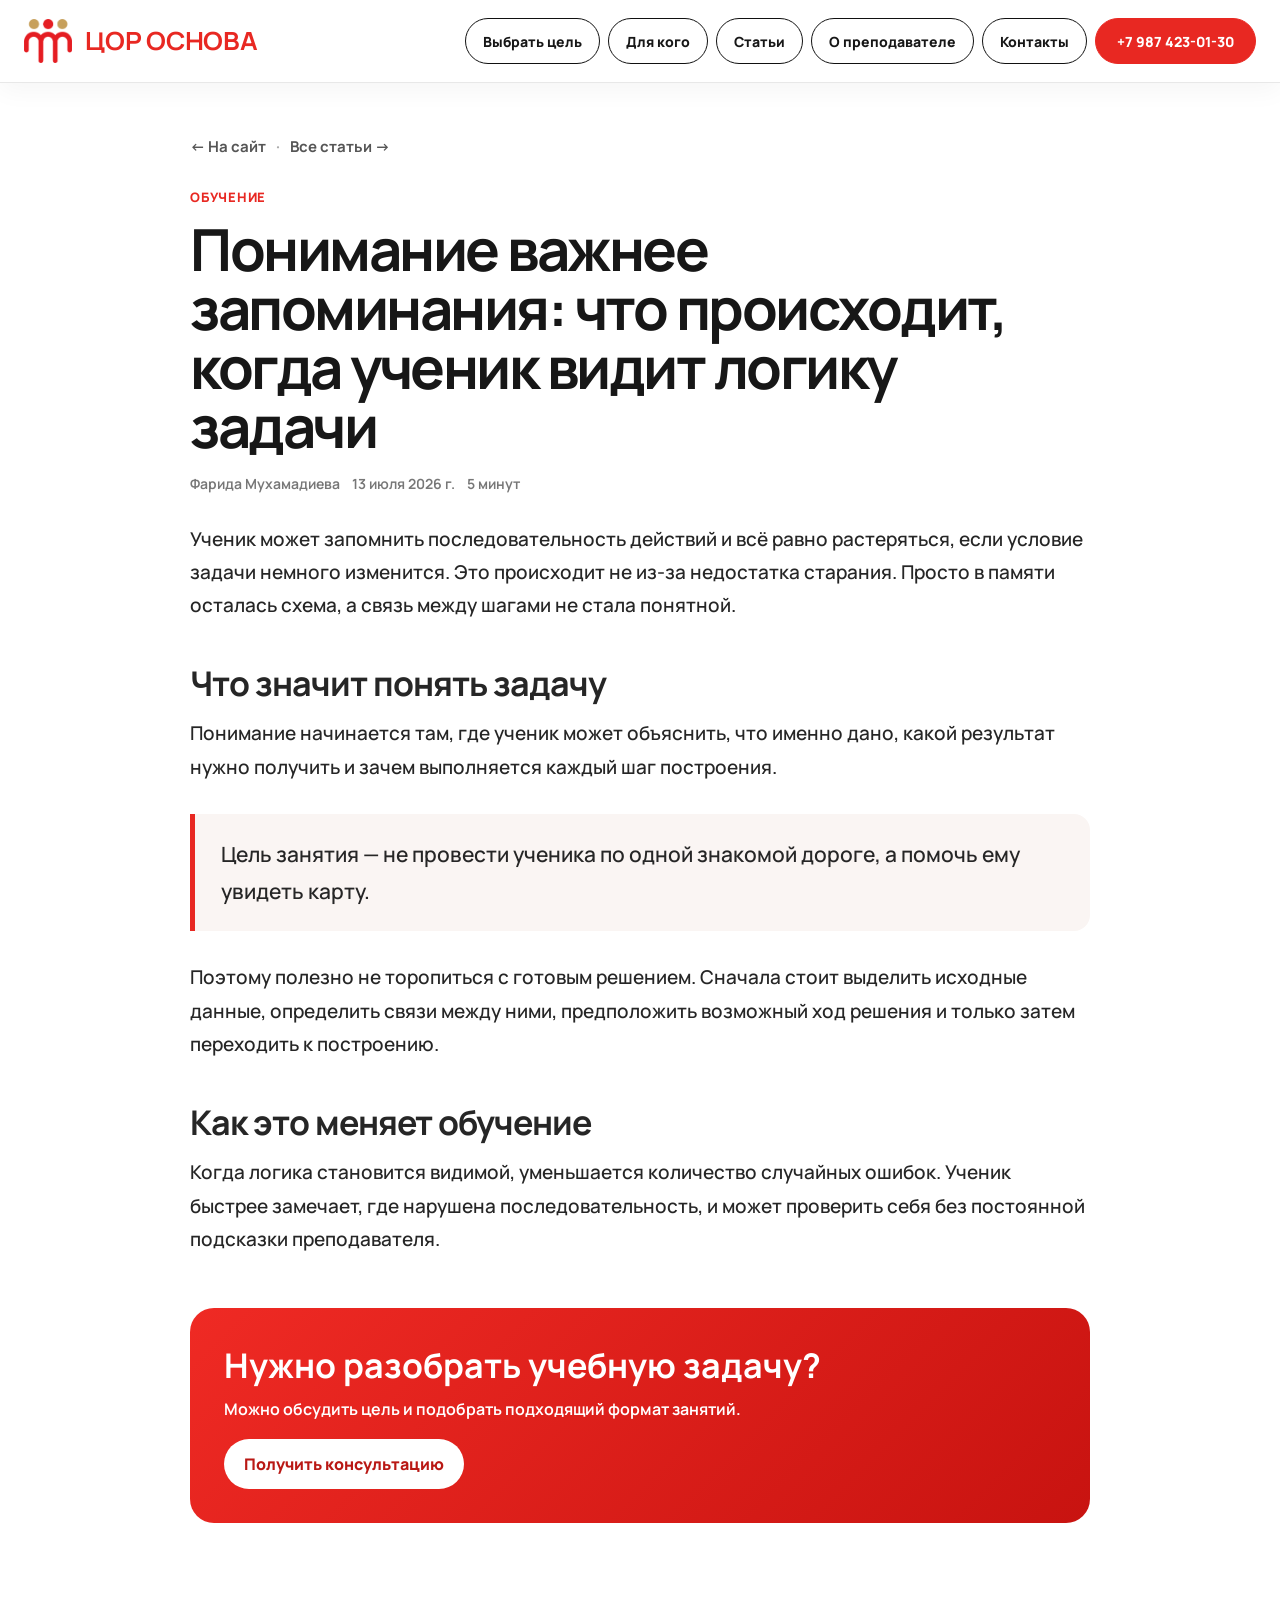
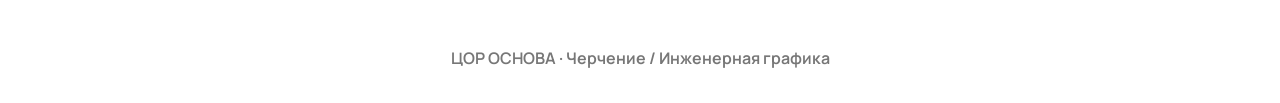
==== article.html @ 93fcfb2d "Add files via upload" ====
<!doctype html><html lang="ru"><head><meta charset="utf-8"><meta name="viewport" content="width=device-width,initial-scale=1"><link rel="icon" href="assets/favicon.png"><link rel="apple-touch-icon" href="favicon/favicon-180.png"><link rel="stylesheet" href="css/style.css"><link rel="stylesheet" href="css/responsive.css"><link rel="stylesheet" href="css/animations.css"><title>Статья — ЦОР ОСНОВА</title><meta name="description" content="Авторская статья Фариды Мухамадиевой."></head><body><header class="topbar"><div class="wrap nav"><a class="brand" href="index.html" aria-label="ЦОР ОСНОВА"><img src="assets/logo-symbol.png" alt=""><span>ЦОР ОСНОВА</span></a><button class="menu-toggle" id="menuToggle" type="button" aria-label="Открыть меню" aria-expanded="false"><span></span><span></span><span></span></button><nav class="menu" id="mainMenu" aria-label="Навигация"><a class="pill" href="index.html#goal">Выбрать цель</a><a class="pill" href="index.html#for">Для кого</a><a class="pill" href="articles.html">Статьи</a><a class="pill" href="index.html#about">О преподавателе</a><a class="pill" href="index.html#contacts">Контакты</a><a class="pill phone" href="tel:+79874230130">+7 987 423-01-30</a></nav></div></header><style>.article-nav-top{max-width:820px;margin:20px auto 12px;font-size:15px;font-weight:500;color:#444}.article-nav-link{color:#444;text-decoration:none}.article-nav-link:hover{color:#e53935;text-decoration:underline}.article-nav-sep{margin:0 10px;color:#999}</style><main class="article-page"><article class="wrap article-shell" id="articleRoot"><div class="empty-state">Загружаем статью…</div></article></main><footer class="footer">ЦОР ОСНОВА · Черчение / Инженерная графика</footer><script src="js/header.js"></script><script src="js/articles-config.js"></script><script src="js/articles.js"></script></body></html>
---- css/style.css ----
@import url('https://fonts.googleapis.com/css2?family=Manrope:wght@500;600;700;800;900&display=swap');

    :root{--red:#e82822;--red2:#c91713;--black:#171717;--muted:#5e5e5e;--gold:#caa059;--line:#e8e8e8;--bg:#f7f7f6;--card:#fff;--radius:30px;--shadow:0 24px 70px rgba(15,15,15,.09);}
    *{box-sizing:border-box} html{scroll-behavior:smooth} body{margin:0;padding-top:82px;background:#fff;color:var(--black);font-family:Manrope,Inter,Arial,sans-serif;font-weight:650} a{text-decoration:none;color:inherit} img{max-width:100%;display:block;-webkit-user-drag:none;user-select:none} .page{overflow:hidden}.wrap{width:min(1280px,calc(100% - 48px));margin:auto}.topbar{position:fixed;top:0;left:0;right:0;width:100%;z-index:9999;background:rgba(255,255,255,.94);backdrop-filter:blur(16px);-webkit-backdrop-filter:blur(16px);border-bottom:1px solid var(--line);box-shadow:0 8px 24px rgba(0,0,0,.04)}.nav{height:82px;display:flex;align-items:center;gap:14px;flex-wrap:nowrap}.brand{display:flex;align-items:center;gap:13px;min-width:272px;margin-right:46px;white-space:nowrap;flex:0 0 auto}.brand img{width:48px;height:48px;object-fit:contain}.brand span{display:inline-block;font-size:25px;line-height:.98;color:var(--red);font-weight:700;letter-spacing:-.25px;text-transform:uppercase;font-family:'Arial Rounded MT Bold','Trebuchet MS',Manrope,Arial,sans-serif;transform:scaleX(1.055);transform-origin:left center}.menu{margin-left:auto;display:flex;align-items:center;gap:8px;flex-wrap:nowrap;min-width:0}.pill{height:46px;padding:0 17px;border:1.8px solid #111;border-radius:999px;display:inline-flex;align-items:center;justify-content:center;font-size:14px;font-weight:900;background:#fff;transition:.2s;white-space:nowrap;flex:0 0 auto}.pill:hover{transform:translateY(-2px);box-shadow:0 10px 25px rgba(0,0,0,.08)}.pill.phone{background:var(--red);border-color:var(--red);color:#fff;padding-inline:21px}.hero{margin-top:28px;margin-bottom:54px}.hero-card{position:relative;min-height:655px;border-radius:26px;background:linear-gradient(105deg,#fff 0%,#f6f6f5 62%,#f1efed 100%);box-shadow:inset 0 0 0 1px #e8e8e8;overflow:hidden;padding:74px 70px}.hero-card:before{content:"";position:absolute;inset:-20%;background:repeating-linear-gradient(119deg,transparent 0 185px,rgba(0,0,0,.055) 186px,transparent 188px);opacity:.38;z-index:0}.hero-card:after{content:"";position:absolute;right:-210px;top:110px;width:620px;height:520px;background:radial-gradient(circle at 50% 55%,rgba(232,40,34,.13) 0%,rgba(232,40,34,.07) 34%,rgba(232,40,34,.025) 55%,rgba(232,40,34,0) 76%);z-index:0;pointer-events:none}.hero-content{position:relative;z-index:2;max-width:705px}.eyebrow{font-size:25px;font-weight:950;margin-bottom:26px}.center-name{color:var(--red);font-size:36px;line-height:.98;font-weight:800;text-transform:uppercase;letter-spacing:-.55px;margin-bottom:18px;max-width:760px;font-family:'Arial Rounded MT Bold','Trebuchet MS',Manrope,Arial,sans-serif}.h1{font-size:68px;line-height:.95;letter-spacing:-3.2px;margin:0 0 28px;font-weight:950}.lead{max-width:680px;font-size:23px;line-height:1.38;margin:0 0 36px;color:#2a2a2a;font-weight:790}.lead b{color:#2a2a2a;font-weight:790}.form-title{font-size:29px;margin:0 0 8px;font-weight:950}.form-sub{margin:0 0 20px;color:#555;font-weight:600;font-size:16px}.lead-form{display:flex;gap:16px;align-items:stretch;max-width:755px}.phone-input{height:76px;flex:1;border:0;border-radius:15px;background:#fff;box-shadow:0 20px 38px rgba(0,0,0,.08);padding:0 24px;font-size:28px;font-weight:900;outline:none}.submit{height:76px;width:330px;border:0;border-radius:15px;background:linear-gradient(180deg,#fb352e,#df201b);color:#fff;font-size:23px;line-height:1.15;font-weight:950;cursor:pointer;box-shadow:0 20px 38px rgba(232,40,34,.24);transition:.2s}.submit:hover{transform:translateY(-2px)}.status{margin-top:12px;min-height:22px;color:#b80e09;font-size:15px;font-weight:800}.hero-logo{position:absolute;z-index:1;right:-92px;top:92px;width:545px;height:545px;transform:perspective(900px) rotateY(-16deg) rotateZ(7deg) translateZ(0);filter:none;opacity:.98;transform-style:preserve-3d}.hero-logo:before,.hero-logo:after{display:none}.hero-logo img{position:relative;z-index:2;width:100%;height:100%;object-fit:contain;filter:contrast(1.04) saturate(1.04);transform:translateZ(18px) scale(1.01);backface-visibility:hidden}section{padding:52px 0}.section-title{font-size:52px;line-height:1;letter-spacing:-2px;margin:0 0 28px;font-weight:950}.section-kicker{color:var(--red);font-weight:950;text-transform:uppercase;margin-bottom:10px}.choices{display:grid;grid-template-columns:repeat(4,1fr);gap:16px}.choice{min-height:185px;border:1px solid var(--line);border-radius:24px;background:#fff;padding:26px;box-shadow:0 20px 50px rgba(0,0,0,.04);transition:.2s}.choice:hover{transform:translateY(-6px);box-shadow:var(--shadow);border-color:#ffd3d0}.choice h3{font-size:25px;margin:0 0 12px}.choice p{margin:0;color:#555;line-height:1.35;font-weight:650}.audience{display:grid;grid-template-columns:1fr 1fr;gap:20px}.big-card{background:#f8f8f7;border:1px solid var(--line);border-radius:26px;padding:34px}.big-card h3{font-size:31px;margin:0 0 16px}.big-card p{font-size:18px;line-height:1.45;color:#333;margin:0}.task{display:grid;grid-template-columns:.85fr 1.15fr;gap:30px;align-items:center;background:#111;color:#fff;border-radius:30px;padding:42px;overflow:hidden}.task .section-kicker{color:#ffcbc8}.task h2{font-size:48px;line-height:1;margin:0 0 18px}.task p{font-size:19px;line-height:1.45;color:#eee;margin:0}.slides{border-radius:20px;background:#fff;padding:12px;box-shadow:0 30px 70px rgba(0,0,0,.25)}.slides img{border-radius:12px}.slide-tabs{display:flex;gap:8px;margin-bottom:10px}.tab{border:1px solid #ddd;background:#fff;border-radius:999px;padding:10px 14px;font-weight:900;cursor:pointer}.tab.active{background:var(--red);border-color:var(--red);color:#fff}.portfolio{display:grid;grid-template-columns:1fr 1fr;gap:22px}.fact{border:1px solid var(--line);border-radius:22px;padding:26px;background:#fff}.fact b{display:block;font-size:23px;margin-bottom:10px}.format{display:grid;grid-template-columns:repeat(4,1fr);gap:18px}.contact{background:linear-gradient(135deg,#ef2a24,#c81310);color:#fff;border-radius:30px;padding:54px;display:grid;grid-template-columns:.8fr 1.2fr;gap:38px}.contact h2{font-size:50px;line-height:1;margin:10px 0 20px}.contact p{font-size:20px;line-height:1.35;margin:0}.contact-grid{display:grid;grid-template-columns:repeat(3,1fr);gap:14px}.contact-btn{min-height:90px;border:1px solid rgba(255,255,255,.35);border-radius:18px;color:#fff;padding:20px;display:flex;flex-direction:column;justify-content:center;font-size:22px;font-weight:950;background:rgba(255,255,255,.09);transition:.2s}.contact-btn:hover{background:rgba(255,255,255,.18);transform:translateY(-2px)}.contact-btn span{font-size:15px;opacity:.9;margin-top:5px}.footer{text-align:center;color:#777;padding:34px 0}.modal{position:fixed;inset:0;background:rgba(0,0,0,.42);display:none;align-items:center;justify-content:center;z-index:60;padding:20px}.modal.open{display:flex}.modal-card{background:#fff;border-radius:22px;padding:28px;width:min(520px,100%);box-shadow:0 30px 120px rgba(0,0,0,.3)}.modal-card h3{font-size:28px;margin:0 0 10px}.modal-card p{color:#555;line-height:1.45}.modal-card code{background:#f4f4f4;padding:3px 6px;border-radius:6px}.modal-card button{margin-top:12px;background:#111;color:#fff;border:0;border-radius:12px;padding:14px 20px;font-weight:900;cursor:pointer}
    @media(max-width:1180px){.brand{min-width:auto;margin-right:22px}.brand span{font-size:23px;transform:scaleX(1.035)}.pill{padding:0 14px;font-size:13px}.hero-logo{right:-150px}.h1{font-size:58px}.center-name{font-size:31px}.choices{grid-template-columns:repeat(2,1fr)}.format{grid-template-columns:repeat(2,1fr)}}
    @media(max-width:900px){.nav{height:auto;padding:16px 0;align-items:flex-start;flex-direction:column}.menu{margin:0;width:100%;overflow-x:auto;padding-bottom:8px}.pill{flex:0 0 auto}.hero-card{padding:42px 28px;min-height:720px}.hero-logo{right:-95px;top:430px;width:350px;height:350px;opacity:.42}.h1{font-size:45px}.center-name{font-size:26px}.lead{font-size:19px}.lead-form{flex-direction:column}.submit{width:100%}.audience,.task,.portfolio,.format,.contact{grid-template-columns:1fr}.choices{grid-template-columns:1fr}.section-title{font-size:40px}.contact-grid{grid-template-columns:1fr}.wrap{width:min(100% - 28px,1280px)}}
  

/* Авторские статьи */
.articles-home{background:#faf9f7}
.articles-head{display:flex;align-items:flex-end;justify-content:space-between;gap:28px;margin-bottom:28px}
.articles-head .section-title{margin-bottom:14px}
.articles-intro{max-width:780px;margin:0;color:#555;font-size:18px;line-height:1.55;font-weight:600}
.articles-all{flex:0 0 auto;border:1.8px solid #111;border-radius:999px;padding:14px 20px;font-weight:900;background:#fff;transition:.2s}
.articles-all:hover{background:#111;color:#fff;transform:translateY(-2px)}
.article-grid{display:grid;grid-template-columns:repeat(3,1fr);gap:20px}
.article-card{display:flex;flex-direction:column;overflow:hidden;border-radius:24px;background:#fff;border:1px solid var(--line);box-shadow:0 16px 45px rgba(0,0,0,.05);transition:.22s}
.article-card:hover{transform:translateY(-5px);box-shadow:var(--shadow)}
.article-cover{aspect-ratio:16/9;background:linear-gradient(135deg,#f4e9e5,#f8f7f4);position:relative;overflow:hidden}
.article-cover:before{display:none}
.article-cover img{width:100%;height:100%;object-fit:cover}
.article-body{padding:24px;display:flex;flex-direction:column;flex:1}
.article-category{color:var(--red);font-size:12px;font-weight:900;text-transform:uppercase;letter-spacing:.06em}
.article-card h3{font-size:25px;line-height:1.16;margin:10px 0 12px;letter-spacing:-.6px}
.article-card p{color:#5b5b5b;line-height:1.5;margin:0 0 20px;font-weight:600}
.article-meta{display:flex;gap:12px;flex-wrap:wrap;color:#777;font-size:13px;margin-top:auto}
.article-link{display:inline-flex;margin-top:18px;color:var(--red);font-weight:900}
.article-loading{min-height:330px}
.articles-page{padding:54px 0 80px;background:#faf9f7;min-height:70vh}
.articles-hero{max-width:850px;margin-bottom:36px}
.articles-hero h1{font-size:64px;line-height:.98;letter-spacing:-3px;margin:0 0 18px}
.articles-hero p{font-size:20px;line-height:1.55;color:#555;margin:0}
.article-page{padding:54px 0 90px}
.article-shell{max-width:900px;margin:auto}
.article-back{display:inline-flex;margin-bottom:28px;font-weight:900;color:var(--red)}
.article-header .article-category{font-size:13px}
.article-header h1{font-size:58px;line-height:1.02;letter-spacing:-2.5px;margin:12px 0 18px}
.article-header .article-meta{font-size:14px;margin-bottom:30px}
.article-hero-image{border-radius:26px;overflow:hidden;margin:0 0 34px;background:#f5ece9;aspect-ratio:16/8}
.article-hero-image img{width:100%;height:100%;object-fit:cover}
.article-content{font-family:Manrope,Arial,sans-serif;font-size:19px;line-height:1.75;color:#262626;font-weight:550}
.article-content h2{font-size:34px;line-height:1.15;margin:42px 0 14px;letter-spacing:-1px}
.article-content h3{font-size:25px;margin:32px 0 12px}
.article-content p{margin:0 0 21px}
.article-content ul,.article-content ol{padding-left:24px;margin:0 0 22px}
.article-content blockquote{margin:30px 0;padding:22px 26px;border-left:5px solid var(--red);background:#faf5f3;border-radius:0 16px 16px 0;font-size:21px}
.article-cta{margin-top:52px;padding:34px;border-radius:24px;background:linear-gradient(135deg,#ef2a24,#c81310);color:#fff}
.article-cta h2{margin:0 0 10px;font-size:34px}
.article-cta p{margin:0 0 18px;line-height:1.45}
.article-cta a{display:inline-flex;background:#fff;color:#b91814;border-radius:999px;padding:14px 20px;font-weight:900}
.empty-state{grid-column:1/-1;border:1px dashed #ccc;border-radius:22px;padding:34px;background:#fff;color:#555}

.article-nav-inline{display:flex;align-items:center;gap:10px;margin:0 0 28px;font-size:15px;font-weight:700;color:#555}
.article-nav-inline a{color:#555;text-decoration:none;transition:color .18s ease}
.article-nav-inline a:hover{color:var(--red);text-decoration:underline;text-underline-offset:4px}
.article-nav-inline span{color:#aaa}
---- css/responsive.css ----
/* Mobile and tablet adaptation */
.menu-toggle{display:none;width:46px;height:46px;border:1.5px solid #111;border-radius:50%;background:#fff;align-items:center;justify-content:center;flex-direction:column;gap:5px;cursor:pointer;padding:0;flex:0 0 auto}
.menu-toggle span{width:20px;height:2px;background:#111;border-radius:2px;transition:.2s}
.mobile-cta{display:none}

@media (max-width: 900px){
  body{padding-top:72px;font-weight:600}
  .page{overflow:visible}
  .wrap{width:min(100% - 28px,1280px)}
  .topbar{height:72px}
  .nav{height:72px;padding:0;display:flex;flex-direction:row;align-items:center;justify-content:space-between;gap:12px}
  .brand{min-width:0;margin-right:0;gap:10px;max-width:calc(100% - 62px)}
  .brand img{width:40px;height:40px}
  .brand span{font-size:20px;line-height:1;transform:none;overflow:hidden;text-overflow:ellipsis}
  .menu-toggle{display:flex}
  .menu{position:fixed;top:72px;left:0;right:0;width:100%;margin:0;padding:16px 18px 22px;display:grid;grid-template-columns:1fr 1fr;gap:10px;background:rgba(255,255,255,.98);border-bottom:1px solid var(--line);box-shadow:0 18px 30px rgba(0,0,0,.10);transform:translateY(-130%);opacity:0;pointer-events:none;transition:.25s ease;overflow:visible;z-index:9998}
  .menu.open{transform:translateY(0);opacity:1;pointer-events:auto}
  .pill{height:50px;width:100%;font-size:14px;padding:0 12px;border-width:1.5px}
  .pill.phone{grid-column:1 / -1}
  .menu-toggle.open span:nth-child(1){transform:translateY(7px) rotate(45deg)}
  .menu-toggle.open span:nth-child(2){opacity:0}
  .menu-toggle.open span:nth-child(3){transform:translateY(-7px) rotate(-45deg)}

  .hero{margin-top:14px;margin-bottom:30px}
  .hero-card{min-height:auto;border-radius:22px;padding:34px 22px 28px;overflow:hidden}
  .hero-card:before{opacity:.22}
  .hero-card:after{right:-180px;top:180px;width:430px;height:430px}
  .hero-content{max-width:none}
  .eyebrow{font-size:18px;margin-bottom:16px}
  .center-name{font-size:24px;line-height:1.06;margin-bottom:14px;max-width:92%}
  .h1{font-size:clamp(38px,10vw,50px);line-height:.98;letter-spacing:-1.8px;margin-bottom:20px;max-width:94%}
  .lead{font-size:17px;line-height:1.46;margin-bottom:28px;max-width:94%;font-weight:650}
  .form-title{font-size:24px}
  .form-sub{font-size:15px;line-height:1.45}
  .lead-form{display:grid;grid-template-columns:1fr;gap:12px;max-width:none}
  .phone-input,.submit{width:100%;height:62px;border-radius:14px}
  .phone-input{font-size:23px;padding:0 18px}
  .submit{font-size:19px}
  .submit br{display:none}
  .hero-logo{right:-95px;top:250px;width:300px;height:300px;opacity:.20;pointer-events:none}

  section{padding:36px 0}
  .section-kicker{font-size:13px;margin-bottom:8px}
  .section-title{font-size:36px;line-height:1.04;letter-spacing:-1.2px;margin-bottom:20px}
  .choices,.audience,.portfolio,.format{grid-template-columns:1fr;gap:14px}
  .choice,.big-card,.fact{border-radius:20px;padding:22px;min-height:0}
  .choice h3{font-size:23px}
  .choice p,.big-card p,.fact{font-size:16px;line-height:1.5}
  .big-card h3{font-size:26px}
  .fact b{font-size:21px}

  .task{grid-template-columns:1fr;gap:22px;padding:26px 20px;border-radius:22px}
  .task h2{font-size:36px;line-height:1.05}
  .task p{font-size:16px}
  .slides{padding:8px;border-radius:16px}
  .slide-tabs{overflow-x:auto;padding-bottom:2px}
  .tab{flex:0 0 auto}

  .contact{grid-template-columns:1fr;gap:24px;padding:30px 20px;border-radius:22px}
  .contact h2{font-size:38px}
  .contact p{font-size:17px}
  .contact-grid{grid-template-columns:1fr;gap:10px}
  .contact-btn{min-height:76px;border-radius:15px;font-size:20px;padding:16px}
  .footer{padding:28px 18px 92px;font-size:14px}

  .mobile-cta{display:flex;position:fixed;left:14px;right:14px;bottom:14px;height:58px;align-items:center;justify-content:center;background:linear-gradient(180deg,#fb352e,#df201b);color:#fff;border-radius:16px;font-size:18px;font-weight:900;z-index:9997;box-shadow:0 14px 36px rgba(232,40,34,.34)}
}

@media (max-width: 520px){
  .menu{grid-template-columns:1fr}
  .pill.phone{grid-column:auto}
  .brand span{font-size:18px}
  .hero-card{padding:28px 18px 24px}
  .center-name{font-size:21px}
  .h1{font-size:38px}
  .hero-logo{right:-120px;top:280px;width:280px;height:280px}
  .section-title{font-size:32px}
  .task h2{font-size:32px}
  .contact h2{font-size:34px}
}

@media (prefers-reduced-motion: reduce){
  *{scroll-behavior:auto!important;transition:none!important;animation:none!important}
}


@media (max-width: 900px){
  .articles-head{align-items:flex-start;flex-direction:column;margin-bottom:20px}
  .articles-all{width:100%;justify-content:center;text-align:center}
  .article-grid{grid-template-columns:1fr}
  .articles-intro{font-size:16px}
  .article-card h3{font-size:23px}
  .articles-page,.article-page{padding-top:34px}
  .articles-hero h1{font-size:43px;letter-spacing:-1.5px}
  .articles-hero p{font-size:17px}
  .article-header h1{font-size:40px;letter-spacing:-1.4px}
  .article-content{font-size:17px;line-height:1.7}
  .article-content h2{font-size:29px}
  .article-hero-image{border-radius:18px}
  .article-cta{padding:26px 20px}
}

@media (max-width: 640px){.article-nav-inline{margin-bottom:22px;font-size:14px;gap:8px}}
---- css/animations.css ----
/* Reserved for future animation tweaks. */
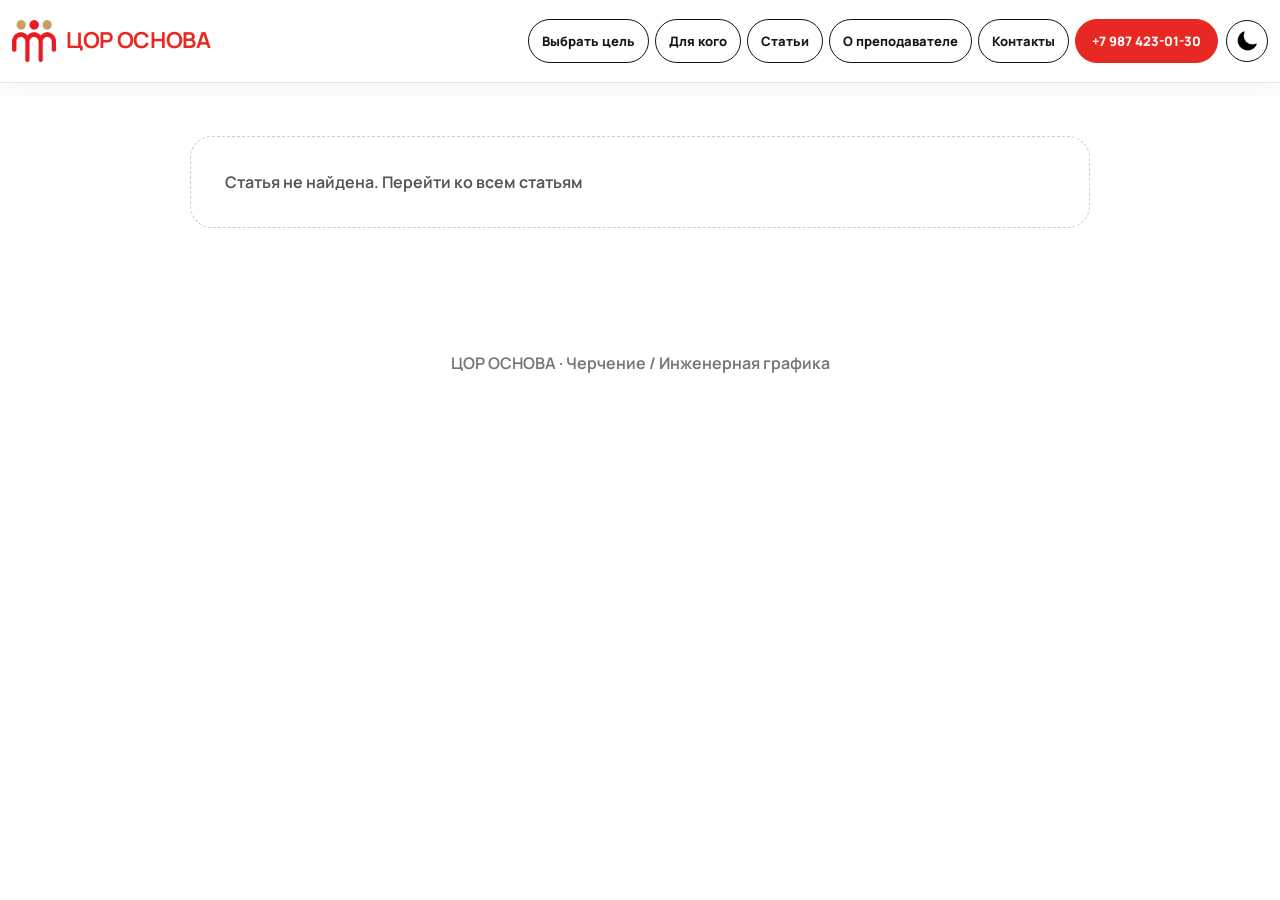
==== commit 504c422d: "update" ====
--- a/article.html
+++ b/article.html
@@ -1 +1 @@
-<!doctype html><html lang="ru"><head><meta charset="utf-8"><meta name="viewport" content="width=device-width,initial-scale=1"><link rel="icon" href="assets/favicon.png"><link rel="apple-touch-icon" href="favicon/favicon-180.png"><link rel="stylesheet" href="css/style.css"><link rel="stylesheet" href="css/responsive.css"><link rel="stylesheet" href="css/animations.css"><title>Статья — ЦОР ОСНОВА</title><meta name="description" content="Авторская статья Фариды Мухамадиевой."></head><body><header class="topbar"><div class="wrap nav"><a class="brand" href="index.html" aria-label="ЦОР ОСНОВА"><img src="assets/logo-symbol.png" alt=""><span>ЦОР ОСНОВА</span></a><button class="menu-toggle" id="menuToggle" type="button" aria-label="Открыть меню" aria-expanded="false"><span></span><span></span><span></span></button><nav class="menu" id="mainMenu" aria-label="Навигация"><a class="pill" href="index.html#goal">Выбрать цель</a><a class="pill" href="index.html#for">Для кого</a><a class="pill" href="articles.html">Статьи</a><a class="pill" href="index.html#about">О преподавателе</a><a class="pill" href="index.html#contacts">Контакты</a><a class="pill phone" href="tel:+79874230130">+7 987 423-01-30</a></nav></div></header><style>.article-nav-top{max-width:820px;margin:20px auto 12px;font-size:15px;font-weight:500;color:#444}.article-nav-link{color:#444;text-decoration:none}.article-nav-link:hover{color:#e53935;text-decoration:underline}.article-nav-sep{margin:0 10px;color:#999}</style><main class="article-page"><article class="wrap article-shell" id="articleRoot"><div class="empty-state">Загружаем статью…</div></article></main><footer class="footer">ЦОР ОСНОВА · Черчение / Инженерная графика</footer><script src="js/header.js"></script><script src="js/articles-config.js"></script><script src="js/articles.js"></script></body></html>+<!doctype html><html lang="ru"><head><meta charset="utf-8"><meta name="viewport" content="width=device-width,initial-scale=1"><link rel="icon" href="assets/favicon.png"><link rel="apple-touch-icon" href="favicon/favicon-180.png"><script src="js/theme.js"></script><link rel="stylesheet" href="css/style.css"><link rel="stylesheet" href="css/responsive.css"><link rel="stylesheet" href="css/animations.css"><title>Статья — ЦОР ОСНОВА</title><meta name="description" content="Авторская статья Фариды Мухамадиевой."></head><body><header class="topbar"><div class="wrap nav"><a class="brand" href="index.html" aria-label="ЦОР ОСНОВА"><img src="assets/logo-symbol.png" alt=""><span>ЦОР ОСНОВА</span></a><nav class="menu" id="mainMenu" aria-label="Навигация"><a class="pill" href="index.html#goal">Выбрать цель</a><a class="pill" href="index.html#for">Для кого</a><a class="pill" href="articles.html">Статьи</a><a class="pill" href="index.html#about">О преподавателе</a><a class="pill" href="index.html#contacts">Контакты</a><a class="pill phone" href="tel:+79874230130">+7 987 423-01-30</a></nav><button class="theme-toggle" id="themeToggle" type="button" aria-label="Включить тёмную тему" title="Тёмная тема"><img class="theme-icon" src="assets/icon-moon.png" alt="" aria-hidden="true"></button><button class="menu-toggle" id="menuToggle" type="button" aria-label="Открыть меню" aria-expanded="false"><span></span><span></span><span></span></button></div></header><style>.article-nav-top{max-width:820px;margin:20px auto 12px;font-size:15px;font-weight:500;color:#444}.article-nav-link{color:#444;text-decoration:none}.article-nav-link:hover{color:#e53935;text-decoration:underline}.article-nav-sep{margin:0 10px;color:#999}</style><main class="article-page"><article class="wrap article-shell" id="articleRoot"><div class="empty-state">Загружаем статью…</div></article></main><footer class="footer">ЦОР ОСНОВА · Черчение / Инженерная графика</footer><script src="js/header.js"></script><script src="js/articles-config.js"></script><script src="js/articles.js"></script></body></html>
--- a/css/style.css
+++ b/css/style.css
@@ -1,7 +1,7 @@
 @import url('https://fonts.googleapis.com/css2?family=Manrope:wght@500;600;700;800;900&display=swap');
 
     :root{--red:#e82822;--red2:#c91713;--black:#171717;--muted:#5e5e5e;--gold:#caa059;--line:#e8e8e8;--bg:#f7f7f6;--card:#fff;--radius:30px;--shadow:0 24px 70px rgba(15,15,15,.09);}
-    *{box-sizing:border-box} html{scroll-behavior:smooth} body{margin:0;padding-top:82px;background:#fff;color:var(--black);font-family:Manrope,Inter,Arial,sans-serif;font-weight:650} a{text-decoration:none;color:inherit} img{max-width:100%;display:block;-webkit-user-drag:none;user-select:none} .page{overflow:hidden}.wrap{width:min(1280px,calc(100% - 48px));margin:auto}.topbar{position:fixed;top:0;left:0;right:0;width:100%;z-index:9999;background:rgba(255,255,255,.94);backdrop-filter:blur(16px);-webkit-backdrop-filter:blur(16px);border-bottom:1px solid var(--line);box-shadow:0 8px 24px rgba(0,0,0,.04)}.nav{height:82px;display:flex;align-items:center;gap:14px;flex-wrap:nowrap}.brand{display:flex;align-items:center;gap:13px;min-width:272px;margin-right:46px;white-space:nowrap;flex:0 0 auto}.brand img{width:48px;height:48px;object-fit:contain}.brand span{display:inline-block;font-size:25px;line-height:.98;color:var(--red);font-weight:700;letter-spacing:-.25px;text-transform:uppercase;font-family:'Arial Rounded MT Bold','Trebuchet MS',Manrope,Arial,sans-serif;transform:scaleX(1.055);transform-origin:left center}.menu{margin-left:auto;display:flex;align-items:center;gap:8px;flex-wrap:nowrap;min-width:0}.pill{height:46px;padding:0 17px;border:1.8px solid #111;border-radius:999px;display:inline-flex;align-items:center;justify-content:center;font-size:14px;font-weight:900;background:#fff;transition:.2s;white-space:nowrap;flex:0 0 auto}.pill:hover{transform:translateY(-2px);box-shadow:0 10px 25px rgba(0,0,0,.08)}.pill.phone{background:var(--red);border-color:var(--red);color:#fff;padding-inline:21px}.hero{margin-top:28px;margin-bottom:54px}.hero-card{position:relative;min-height:655px;border-radius:26px;background:linear-gradient(105deg,#fff 0%,#f6f6f5 62%,#f1efed 100%);box-shadow:inset 0 0 0 1px #e8e8e8;overflow:hidden;padding:74px 70px}.hero-card:before{content:"";position:absolute;inset:-20%;background:repeating-linear-gradient(119deg,transparent 0 185px,rgba(0,0,0,.055) 186px,transparent 188px);opacity:.38;z-index:0}.hero-card:after{content:"";position:absolute;right:-210px;top:110px;width:620px;height:520px;background:radial-gradient(circle at 50% 55%,rgba(232,40,34,.13) 0%,rgba(232,40,34,.07) 34%,rgba(232,40,34,.025) 55%,rgba(232,40,34,0) 76%);z-index:0;pointer-events:none}.hero-content{position:relative;z-index:2;max-width:705px}.eyebrow{font-size:25px;font-weight:950;margin-bottom:26px}.center-name{color:var(--red);font-size:36px;line-height:.98;font-weight:800;text-transform:uppercase;letter-spacing:-.55px;margin-bottom:18px;max-width:760px;font-family:'Arial Rounded MT Bold','Trebuchet MS',Manrope,Arial,sans-serif}.h1{font-size:68px;line-height:.95;letter-spacing:-3.2px;margin:0 0 28px;font-weight:950}.lead{max-width:680px;font-size:23px;line-height:1.38;margin:0 0 36px;color:#2a2a2a;font-weight:790}.lead b{color:#2a2a2a;font-weight:790}.form-title{font-size:29px;margin:0 0 8px;font-weight:950}.form-sub{margin:0 0 20px;color:#555;font-weight:600;font-size:16px}.lead-form{display:flex;gap:16px;align-items:stretch;max-width:755px}.phone-input{height:76px;flex:1;border:0;border-radius:15px;background:#fff;box-shadow:0 20px 38px rgba(0,0,0,.08);padding:0 24px;font-size:28px;font-weight:900;outline:none}.submit{height:76px;width:330px;border:0;border-radius:15px;background:linear-gradient(180deg,#fb352e,#df201b);color:#fff;font-size:23px;line-height:1.15;font-weight:950;cursor:pointer;box-shadow:0 20px 38px rgba(232,40,34,.24);transition:.2s}.submit:hover{transform:translateY(-2px)}.status{margin-top:12px;min-height:22px;color:#b80e09;font-size:15px;font-weight:800}.hero-logo{position:absolute;z-index:1;right:-92px;top:92px;width:545px;height:545px;transform:perspective(900px) rotateY(-16deg) rotateZ(7deg) translateZ(0);filter:none;opacity:.98;transform-style:preserve-3d}.hero-logo:before,.hero-logo:after{display:none}.hero-logo img{position:relative;z-index:2;width:100%;height:100%;object-fit:contain;filter:contrast(1.04) saturate(1.04);transform:translateZ(18px) scale(1.01);backface-visibility:hidden}section{padding:52px 0}.section-title{font-size:52px;line-height:1;letter-spacing:-2px;margin:0 0 28px;font-weight:950}.section-kicker{color:var(--red);font-weight:950;text-transform:uppercase;margin-bottom:10px}.choices{display:grid;grid-template-columns:repeat(4,1fr);gap:16px}.choice{min-height:185px;border:1px solid var(--line);border-radius:24px;background:#fff;padding:26px;box-shadow:0 20px 50px rgba(0,0,0,.04);transition:.2s}.choice:hover{transform:translateY(-6px);box-shadow:var(--shadow);border-color:#ffd3d0}.choice h3{font-size:25px;margin:0 0 12px}.choice p{margin:0;color:#555;line-height:1.35;font-weight:650}.audience{display:grid;grid-template-columns:1fr 1fr;gap:20px}.big-card{background:#f8f8f7;border:1px solid var(--line);border-radius:26px;padding:34px}.big-card h3{font-size:31px;margin:0 0 16px}.big-card p{font-size:18px;line-height:1.45;color:#333;margin:0}.task{display:grid;grid-template-columns:.85fr 1.15fr;gap:30px;align-items:center;background:#111;color:#fff;border-radius:30px;padding:42px;overflow:hidden}.task .section-kicker{color:#ffcbc8}.task h2{font-size:48px;line-height:1;margin:0 0 18px}.task p{font-size:19px;line-height:1.45;color:#eee;margin:0}.slides{border-radius:20px;background:#fff;padding:12px;box-shadow:0 30px 70px rgba(0,0,0,.25)}.slides img{border-radius:12px}.slide-tabs{display:flex;gap:8px;margin-bottom:10px}.tab{border:1px solid #ddd;background:#fff;border-radius:999px;padding:10px 14px;font-weight:900;cursor:pointer}.tab.active{background:var(--red);border-color:var(--red);color:#fff}.portfolio{display:grid;grid-template-columns:1fr 1fr;gap:22px}.fact{border:1px solid var(--line);border-radius:22px;padding:26px;background:#fff}.fact b{display:block;font-size:23px;margin-bottom:10px}.format{display:grid;grid-template-columns:repeat(4,1fr);gap:18px}.contact{background:linear-gradient(135deg,#ef2a24,#c81310);color:#fff;border-radius:30px;padding:54px;display:grid;grid-template-columns:.8fr 1.2fr;gap:38px}.contact h2{font-size:50px;line-height:1;margin:10px 0 20px}.contact p{font-size:20px;line-height:1.35;margin:0}.contact-grid{display:grid;grid-template-columns:repeat(3,1fr);gap:14px}.contact-btn{min-height:90px;border:1px solid rgba(255,255,255,.35);border-radius:18px;color:#fff;padding:20px;display:flex;flex-direction:column;justify-content:center;font-size:22px;font-weight:950;background:rgba(255,255,255,.09);transition:.2s}.contact-btn:hover{background:rgba(255,255,255,.18);transform:translateY(-2px)}.contact-btn span{font-size:15px;opacity:.9;margin-top:5px}.footer{text-align:center;color:#777;padding:34px 0}.modal{position:fixed;inset:0;background:rgba(0,0,0,.42);display:none;align-items:center;justify-content:center;z-index:60;padding:20px}.modal.open{display:flex}.modal-card{background:#fff;border-radius:22px;padding:28px;width:min(520px,100%);box-shadow:0 30px 120px rgba(0,0,0,.3)}.modal-card h3{font-size:28px;margin:0 0 10px}.modal-card p{color:#555;line-height:1.45}.modal-card code{background:#f4f4f4;padding:3px 6px;border-radius:6px}.modal-card button{margin-top:12px;background:#111;color:#fff;border:0;border-radius:12px;padding:14px 20px;font-weight:900;cursor:pointer}
+    *{box-sizing:border-box} html{scroll-behavior:smooth} body{margin:0;padding-top:82px;background:#fff;color:var(--black);font-family:Manrope,Inter,Arial,sans-serif;font-weight:650} a{text-decoration:none;color:inherit} img{max-width:100%;display:block;-webkit-user-drag:none;user-select:none} .page{overflow:hidden}.wrap{width:min(1280px,calc(100% - 48px));margin:auto}.topbar{position:fixed;top:0;left:0;right:0;width:100%;z-index:9999;background:rgba(255,255,255,.94);backdrop-filter:blur(16px);-webkit-backdrop-filter:blur(16px);border-bottom:1px solid var(--line);box-shadow:0 8px 24px rgba(0,0,0,.04)}.nav{height:82px;display:flex;align-items:center;gap:14px;flex-wrap:nowrap}.brand{display:flex;align-items:center;gap:13px;min-width:272px;margin-right:46px;white-space:nowrap;flex:0 0 auto}.brand img{width:48px;height:48px;object-fit:contain}.brand span{display:inline-block;font-size:25px;line-height:.98;color:var(--red);font-weight:700;letter-spacing:-.25px;text-transform:uppercase;font-family:'Arial Rounded MT Bold','Trebuchet MS',Manrope,Arial,sans-serif;transform:scaleX(1.055);transform-origin:left center}.menu{margin-left:auto;display:flex;align-items:center;gap:8px;flex-wrap:nowrap;min-width:0}.pill{height:46px;padding:0 17px;border:1.8px solid #111;border-radius:999px;display:inline-flex;align-items:center;justify-content:center;font-size:14px;font-weight:900;background:#fff;transition:.2s;white-space:nowrap;flex:0 0 auto}.pill:hover{transform:translateY(-2px);box-shadow:0 10px 25px rgba(0,0,0,.08)}.pill.phone{background:var(--red);border-color:var(--red);color:#fff;padding-inline:21px}.hero{margin-top:28px;margin-bottom:54px}.hero-card{position:relative;min-height:655px;border-radius:26px;background:linear-gradient(105deg,#fff 0%,#f6f6f5 62%,#f1efed 100%);box-shadow:inset 0 0 0 1px #e8e8e8;overflow:hidden;padding:74px 70px}.hero-card:before{content:"";position:absolute;inset:-20%;background:repeating-linear-gradient(119deg,transparent 0 185px,rgba(0,0,0,.055) 186px,transparent 188px);opacity:.38;z-index:0}.hero-card:after{content:"";position:absolute;right:-210px;top:110px;width:620px;height:520px;background:radial-gradient(circle at 50% 55%,rgba(232,40,34,.13) 0%,rgba(232,40,34,.07) 34%,rgba(232,40,34,.025) 55%,rgba(232,40,34,0) 76%);z-index:0;pointer-events:none}.hero-content{position:relative;z-index:2;max-width:705px}.eyebrow{font-size:25px;font-weight:950;margin-bottom:26px}.center-name{color:var(--red);font-size:36px;line-height:.98;font-weight:800;text-transform:uppercase;letter-spacing:-.55px;margin-bottom:18px;max-width:760px;font-family:'Arial Rounded MT Bold','Trebuchet MS',Manrope,Arial,sans-serif}.h1{font-size:68px;line-height:.95;letter-spacing:-3.2px;margin:0 0 28px;font-weight:950}.lead{max-width:680px;font-size:23px;line-height:1.38;margin:0 0 36px;color:#2a2a2a;font-weight:790}.lead b{color:#2a2a2a;font-weight:790}.form-title{font-size:29px;margin:0 0 8px;font-weight:950}.form-sub{margin:0 0 20px;color:#555;font-weight:600;font-size:16px}.lead-form{display:flex;gap:16px;align-items:stretch;max-width:755px}.phone-input{height:76px;flex:1;border:0;border-radius:15px;background:#fff;box-shadow:0 20px 38px rgba(0,0,0,.08);padding:0 24px;font-size:28px;font-weight:900;outline:none}.submit{height:76px;width:330px;border:0;border-radius:15px;background:linear-gradient(180deg,#fb352e,#df201b);color:#fff;font-size:23px;line-height:1.15;font-weight:950;cursor:pointer;box-shadow:0 20px 38px rgba(232,40,34,.24);transition:.2s}.submit:hover{transform:translateY(-2px)}.status{margin-top:12px;min-height:22px;color:#b80e09;font-size:15px;font-weight:800}.hero-logo{position:absolute;z-index:1;right:-92px;top:92px;width:545px;height:545px;transform:perspective(900px) rotateY(-16deg) rotateZ(7deg) translateZ(0);filter:none;opacity:.98;transform-style:preserve-3d}.hero-logo:before,.hero-logo:after{display:none}.hero-logo img{position:relative;z-index:2;width:100%;height:100%;object-fit:contain;filter:contrast(1.04) saturate(1.04);transform:translateZ(18px) scale(1.01);backface-visibility:hidden}section{padding:52px 0}.section-title{font-size:52px;line-height:1;letter-spacing:-2px;margin:0 0 28px;font-weight:950}.section-kicker{color:var(--red);font-weight:950;text-transform:uppercase;margin-bottom:10px}.choices{display:grid;grid-template-columns:repeat(4,1fr);gap:16px}.choice{min-height:185px;border:1px solid var(--line);border-radius:24px;background:#fff;padding:26px;box-shadow:0 20px 50px rgba(0,0,0,.04);transition:.2s}.choice:hover{transform:translateY(-6px);box-shadow:var(--shadow);border-color:#ffd3d0}.choice h3{font-size:25px;margin:0 0 12px}.choice p{margin:0;color:#555;line-height:1.35;font-weight:650}.audience{display:grid;grid-template-columns:1fr 1fr;gap:20px}.big-card{background:#f8f8f7;border:1px solid var(--line);border-radius:26px;padding:34px}.big-card h3{font-size:31px;margin:0 0 16px}.big-card p{font-size:18px;line-height:1.45;color:#333;margin:0}.task{display:grid;grid-template-columns:.85fr 1.15fr;gap:30px;align-items:center;background:#111;color:#fff;border-radius:30px;padding:42px;overflow:hidden}.task .section-kicker{color:#ffcbc8}.task h2{font-size:48px;line-height:1;margin:0 0 18px}.task p{font-size:19px;line-height:1.45;color:#eee;margin:0}.slides{border-radius:20px;background:#fff;padding:12px;box-shadow:0 30px 70px rgba(0,0,0,.25)}.task-media{position:relative;width:100%;aspect-ratio:4/3;overflow:hidden;border-radius:12px;background:#f7f7f4}.task-media video{width:100%;height:100%;display:block;object-fit:contain;object-position:center center;border-radius:12px;background:#fbfbf8;clip-path:inset(0 1px 1px 0 round 12px)}.task-skip{position:absolute;right:12px;bottom:12px;display:inline-flex;align-items:center;justify-content:center;width:34px;height:34px;padding:0;line-height:0;border:0;border-radius:999px;background:rgba(17,17,17,.62);color:#fff;cursor:pointer;backdrop-filter:blur(10px);-webkit-backdrop-filter:blur(10px);box-shadow:0 10px 22px rgba(0,0,0,.12);transition:transform .18s ease,background .18s ease,opacity .18s ease;opacity:.78}.task-skip-icon{width:16px;height:16px;display:block}.task-skip:hover{transform:translateY(-1px);background:rgba(17,17,17,.78);opacity:1}.task-skip:focus-visible{outline:3px solid rgba(232,40,34,.28);outline-offset:2px}.slide-tabs{display:flex;gap:8px;margin-bottom:10px}.tab{border:1px solid #ddd;background:#fff;border-radius:999px;padding:10px 14px;font-weight:900;cursor:pointer}.tab.active{background:var(--red);border-color:var(--red);color:#fff}.portfolio{display:grid;grid-template-columns:1fr 1fr;gap:22px}.fact{border:1px solid var(--line);border-radius:22px;padding:26px;background:#fff}.fact b{display:block;font-size:23px;margin-bottom:10px}.format{display:grid;grid-template-columns:repeat(4,1fr);gap:18px}.contact{background:linear-gradient(135deg,#ef2a24,#c81310);color:#fff;border-radius:30px;padding:54px;display:grid;grid-template-columns:.8fr 1.2fr;gap:38px}.contact h2{font-size:50px;line-height:1;margin:10px 0 20px}.contact p{font-size:20px;line-height:1.35;margin:0}.contact-grid{display:grid;grid-template-columns:repeat(2,minmax(0,1fr));gap:14px}.contact-btn{min-height:104px;border:1px solid rgba(255,255,255,.22);border-radius:22px;color:#fff;padding:18px 18px;display:grid;grid-template-columns:48px minmax(0,1fr) 26px;align-items:center;gap:14px;background:rgba(255,255,255,.10);box-shadow:inset 0 1px 0 rgba(255,255,255,.12);backdrop-filter:blur(8px);-webkit-backdrop-filter:blur(8px);transition:transform .22s ease,background .22s ease,border-color .22s ease,box-shadow .22s ease}.contact-btn:hover{background:rgba(255,255,255,.17);border-color:rgba(255,255,255,.42);transform:translateY(-4px);box-shadow:0 14px 28px rgba(92,0,0,.18),inset 0 1px 0 rgba(255,255,255,.18)}.contact-icon{width:48px;height:48px;border-radius:15px;display:flex;align-items:center;justify-content:center;background:rgba(255,255,255,.16);border:1px solid rgba(255,255,255,.22);font-size:21px;font-weight:900;line-height:1}.contact-copy{min-width:0;display:flex;flex-direction:column;gap:5px}.contact-copy strong{font-size:18px;line-height:1.15;font-weight:900}.contact-copy small{font-size:14px;line-height:1.25;font-weight:650;color:rgba(255,255,255,.82);overflow-wrap:anywhere}.contact-arrow{font-size:22px;opacity:.7;transition:transform .22s ease,opacity .22s ease}.contact-btn:hover .contact-arrow{transform:translateX(4px);opacity:1}.footer{text-align:center;color:#777;padding:34px 0}.modal{position:fixed;inset:0;background:rgba(0,0,0,.42);display:none;align-items:center;justify-content:center;z-index:60;padding:20px}.modal.open{display:flex}.modal-card{background:#fff;border-radius:22px;padding:28px;width:min(520px,100%);box-shadow:0 30px 120px rgba(0,0,0,.3)}.modal-card h3{font-size:28px;margin:0 0 10px}.modal-card p{color:#555;line-height:1.45}.modal-card code{background:#f4f4f4;padding:3px 6px;border-radius:6px}.modal-card button{margin-top:12px;background:#111;color:#fff;border:0;border-radius:12px;padding:14px 20px;font-weight:900;cursor:pointer}
     @media(max-width:1180px){.brand{min-width:auto;margin-right:22px}.brand span{font-size:23px;transform:scaleX(1.035)}.pill{padding:0 14px;font-size:13px}.hero-logo{right:-150px}.h1{font-size:58px}.center-name{font-size:31px}.choices{grid-template-columns:repeat(2,1fr)}.format{grid-template-columns:repeat(2,1fr)}}
     @media(max-width:900px){.nav{height:auto;padding:16px 0;align-items:flex-start;flex-direction:column}.menu{margin:0;width:100%;overflow-x:auto;padding-bottom:8px}.pill{flex:0 0 auto}.hero-card{padding:42px 28px;min-height:720px}.hero-logo{right:-95px;top:430px;width:350px;height:350px;opacity:.42}.h1{font-size:45px}.center-name{font-size:26px}.lead{font-size:19px}.lead-form{flex-direction:column}.submit{width:100%}.audience,.task,.portfolio,.format,.contact{grid-template-columns:1fr}.choices{grid-template-columns:1fr}.section-title{font-size:40px}.contact-grid{grid-template-columns:1fr}.wrap{width:min(100% - 28px,1280px)}}
   
@@ -54,3 +54,94 @@
 .article-nav-inline a{color:#555;text-decoration:none;transition:color .18s ease}
 .article-nav-inline a:hover{color:var(--red);text-decoration:underline;text-underline-offset:4px}
 .article-nav-inline span{color:#aaa}
+
+/* Compact goal cards */
+.goal-section{padding:40px 0 34px}
+.goal-title{margin-bottom:20px;max-width:980px}
+.goal-choices{gap:12px}
+.goal-choices .choice{min-height:132px;padding:22px 24px;border-radius:20px;display:flex;flex-direction:column;justify-content:center}
+.goal-choices .choice h3{font-size:22px;line-height:1.12;margin:0 0 8px}
+.goal-choices .choice p{font-size:15px;line-height:1.35;color:#555}
+
+
+/* Материалы внутри статей */
+.article-media-section{margin:46px 0 0;padding-top:32px;border-top:1px solid #e9e5df}
+.article-media-section h2{font-size:28px;margin:0 0 20px;letter-spacing:-.6px}
+.article-gallery{display:grid;grid-template-columns:repeat(2,minmax(0,1fr));gap:16px}
+.article-gallery figure{margin:0;border-radius:18px;overflow:hidden;background:#f5f2ee;border:1px solid #ebe6df}
+.article-gallery img{display:block;width:100%;height:280px;object-fit:cover;transition:transform .25s ease}
+.article-gallery a:hover img{transform:scale(1.02)}
+.article-gallery figcaption{padding:11px 14px 14px;color:#666;font-size:14px;line-height:1.45}
+.article-attachments{display:grid;gap:12px}
+.article-attachment{display:grid;grid-template-columns:54px 1fr auto;align-items:center;gap:14px;padding:15px 17px;border:1px solid #e5dfd8;border-radius:16px;background:#fff;color:#171717;text-decoration:none;transition:.2s ease}
+.article-attachment:hover{border-color:#d8342d;transform:translateY(-2px);box-shadow:0 12px 28px rgba(33,25,20,.08)}
+.article-attachment-icon{width:54px;height:42px;display:grid;place-items:center;border-radius:11px;background:#f6e8e6;color:#b51d17;font-size:12px;font-weight:900;letter-spacing:.5px}
+.article-attachment strong{display:block;font-size:16px;margin-bottom:3px}
+.article-attachment small{display:block;color:#777;font-size:13px}
+.article-attachment b{color:#b51d17;font-size:18px}
+
+.contact-icon img{width:26px;height:26px;object-fit:contain;display:block;filter:none}
+
+/* Theme switch */
+.theme-toggle{width:46px;height:46px;flex:0 0 46px;border:1.8px solid #111;border-radius:50%;display:inline-grid;place-items:center;background:#fff;color:#171717;cursor:pointer;transition:transform .2s ease,background .2s ease,color .2s ease,border-color .2s ease,box-shadow .2s ease;margin-left:2px}
+.theme-toggle:hover{transform:translateY(-2px);box-shadow:0 10px 25px rgba(0,0,0,.08)}
+.theme-toggle:focus-visible{outline:3px solid rgba(232,40,34,.25);outline-offset:3px}
+.theme-icon{width:22px;height:22px;display:block;object-fit:contain;pointer-events:none}
+
+/* Featured article */
+.article-card--featured{grid-column:1/-1;display:grid;grid-template-columns:minmax(0,1.08fr) minmax(360px,.92fr);min-height:390px}
+.article-card--featured .article-cover{aspect-ratio:auto;min-height:390px}
+.article-card--featured .article-body{padding:38px 40px;justify-content:center}
+.article-card--featured h3{font-size:38px;line-height:1.06;letter-spacing:-1.35px;margin:15px 0 16px;max-width:650px}
+.article-card--featured p{font-size:17px;line-height:1.55;max-width:650px;margin-bottom:24px}
+.article-feature-kicker{display:flex;align-items:center;gap:10px;flex-wrap:wrap}
+.article-feature-badge{display:inline-flex;align-items:center;min-height:28px;padding:5px 10px;border-radius:999px;background:#fbe8e6;color:#b91f1a;font-size:11px;font-weight:950;text-transform:uppercase;letter-spacing:.06em}
+.article-link--button{align-self:flex-start;margin-top:22px;padding:13px 18px;border-radius:999px;background:var(--red);color:#fff;box-shadow:0 12px 24px rgba(232,40,34,.18);transition:.2s ease}
+.article-link--button:hover{background:var(--red2);transform:translateY(-2px)}
+
+/* Dark theme */
+html[data-theme="dark"]{--black:#f4f2ef;--muted:#b8b4af;--line:#383633;--bg:#171716;--card:#222220;--shadow:0 24px 70px rgba(0,0,0,.34)}
+html[data-theme="dark"] body{background:#171716;color:var(--black)}
+html[data-theme="dark"] .topbar{background:rgba(23,23,22,.94);border-bottom-color:#393734;box-shadow:0 8px 28px rgba(0,0,0,.24)}
+html[data-theme="dark"] .pill,html[data-theme="dark"] .theme-toggle{background:#222220;border-color:#e4e0da;color:#f5f2ee}
+html[data-theme="dark"] .pill:hover,html[data-theme="dark"] .theme-toggle:hover{box-shadow:0 10px 25px rgba(0,0,0,.28)}
+html[data-theme="dark"] .theme-icon{filter:none}
+html[data-theme="dark"] .pill.phone{background:var(--red);border-color:var(--red);color:#fff}
+html[data-theme="dark"] .hero-card{background:linear-gradient(105deg,#232321 0%,#1e1e1d 62%,#1a1a19 100%);box-shadow:inset 0 0 0 1px #393734}
+html[data-theme="dark"] .hero-card:before{background:repeating-linear-gradient(119deg,transparent 0 185px,rgba(255,255,255,.055) 186px,transparent 188px);opacity:.28}
+html[data-theme="dark"] .lead,html[data-theme="dark"] .lead b,html[data-theme="dark"] .form-title{color:#f1efeb}
+html[data-theme="dark"] .form-sub,html[data-theme="dark"] .choice p,html[data-theme="dark"] .big-card p,html[data-theme="dark"] .articles-intro,html[data-theme="dark"] .articles-hero p{color:#bcb8b2}
+html[data-theme="dark"] .phone-input{background:#2a2927;color:#fff;box-shadow:0 20px 38px rgba(0,0,0,.25)}
+html[data-theme="dark"] .phone-input::placeholder{color:#8f8b85}
+html[data-theme="dark"] .choice,html[data-theme="dark"] .fact,html[data-theme="dark"] .article-card,html[data-theme="dark"] .empty-state{background:#222220;border-color:#393734}
+html[data-theme="dark"] .choice:hover{border-color:#713a36}
+html[data-theme="dark"] .big-card{background:#20201e;border-color:#393734}
+html[data-theme="dark"] .task{background:#0f0f0f;border:1px solid #343230}
+html[data-theme="dark"] .slides{background:#151515}
+html[data-theme="dark"] .task-media{background:#fbfbf8}
+html[data-theme="dark"] .task-media video{background:#fbfbf8}
+html[data-theme="dark"] .task-skip{background:rgba(17,17,17,.76);color:#fff;box-shadow:0 10px 22px rgba(0,0,0,.28)}
+html[data-theme="dark"] .task-skip:hover{background:rgba(17,17,17,.9)}
+html[data-theme="dark"] .tab{background:#262523;border-color:#4b4945;color:#f5f2ee}
+html[data-theme="dark"] .tab.active{background:var(--red);border-color:var(--red);color:#fff}
+html[data-theme="dark"] .articles-home,html[data-theme="dark"] .articles-page{background:#1b1b19}
+html[data-theme="dark"] .articles-all{background:#222220;border-color:#e4e0da;color:#f5f2ee}
+html[data-theme="dark"] .articles-all:hover{background:#f1efeb;color:#171717}
+html[data-theme="dark"] .article-cover{background:linear-gradient(135deg,#302724,#252523)}
+html[data-theme="dark"] .article-card p,html[data-theme="dark"] .article-meta,html[data-theme="dark"] .article-nav-inline,html[data-theme="dark"] .article-nav-inline a{color:#aaa7a1}
+html[data-theme="dark"] .article-feature-badge{background:#472725;color:#ffb5b0}
+html[data-theme="dark"] .article-page{background:#171716}
+html[data-theme="dark"] .article-hero-image{background:#282421}
+html[data-theme="dark"] .article-content{color:#e8e5df}
+html[data-theme="dark"] .article-content blockquote{background:#28211f;color:#f2efea}
+html[data-theme="dark"] .article-media-section{border-top-color:#393633}
+html[data-theme="dark"] .article-gallery figure{background:#242321;border-color:#3d3a36}
+html[data-theme="dark"] .article-gallery figcaption{color:#aaa7a1}
+html[data-theme="dark"] .article-attachment{background:#222220;border-color:#3d3a36;color:#f3f0eb}
+html[data-theme="dark"] .article-attachment small{color:#aaa7a1}
+html[data-theme="dark"] .article-attachment-icon{background:#472725;color:#ffb5b0}
+html[data-theme="dark"] .footer{color:#8f8b85}
+html[data-theme="dark"] .modal-card{background:#242321;color:#f5f2ee}
+html[data-theme="dark"] .modal-card p{color:#bbb7b0}
+html[data-theme="dark"] .modal-card code{background:#34322f;color:#fff}
+html[data-theme="dark"] .modal-card button{background:#f2efea;color:#171717}
--- a/css/responsive.css
+++ b/css/responsive.css
@@ -101,3 +101,88 @@
 }
 
 @media (max-width: 640px){.article-nav-inline{margin-bottom:22px;font-size:14px;gap:8px}}
+
+/* Compact goal cards on tablet and mobile */
+@media (max-width:900px){
+  .goal-section{padding:28px 0 24px}
+  .goal-title{font-size:31px;margin-bottom:16px}
+  .goal-choices{grid-template-columns:repeat(2,minmax(0,1fr));gap:10px}
+  .goal-choices .choice{min-height:112px;padding:17px 16px;border-radius:17px}
+  .goal-choices .choice h3{font-size:19px;margin-bottom:6px}
+  .goal-choices .choice p{font-size:14px;line-height:1.3}
+}
+@media (max-width:520px){
+  .goal-title{font-size:27px}
+  .goal-choices{grid-template-columns:1fr 1fr;gap:8px}
+  .goal-choices .choice{min-height:104px;padding:15px 13px;border-radius:15px}
+  .goal-choices .choice h3{font-size:17px}
+  .goal-choices .choice p{font-size:13px}
+}
+
+@media(max-width:600px){.contact{padding:30px 20px;border-radius:24px}.contact h2{font-size:36px}.contact p{font-size:17px}.contact-grid{gap:10px}.contact-btn{min-height:86px;padding:14px;grid-template-columns:42px minmax(0,1fr) 20px;border-radius:18px}.contact-icon{width:42px;height:42px;border-radius:13px;font-size:18px}.contact-copy strong{font-size:16px}.contact-copy small{font-size:13px}}
+
+@media(max-width:680px){
+  .article-gallery{grid-template-columns:1fr;gap:12px}
+  .article-gallery img{height:220px}
+  .article-media-section{margin-top:34px;padding-top:24px}
+  .article-media-section h2{font-size:24px}
+  .article-attachment{grid-template-columns:46px 1fr auto;padding:13px}
+  .article-attachment-icon{width:46px;height:40px}
+}
+
+/* Theme toggle + featured article */
+@media (max-width:900px){
+  .nav{justify-content:flex-start}
+  .brand{margin-right:auto;max-width:calc(100% - 110px)}
+  .theme-toggle{width:44px;height:44px;flex-basis:44px;margin-left:0}
+  .article-card--featured{grid-template-columns:1fr;min-height:0}
+  .article-card--featured .article-cover{min-height:0;aspect-ratio:16/9}
+  .article-card--featured .article-body{padding:26px}
+  .article-card--featured h3{font-size:31px;letter-spacing:-1px}
+}
+@media (max-width:520px){
+  .brand{max-width:calc(100% - 100px)}
+  .theme-toggle{width:42px;height:42px;flex-basis:42px}
+  .theme-icon{font-size:21px}
+  .article-card--featured .article-body{padding:22px}
+  .article-card--featured h3{font-size:27px;line-height:1.08}
+  .article-card--featured p{font-size:15px}
+}
+
+html[data-theme="dark"] .menu{background:rgba(23,23,22,.985);border-bottom-color:#393734;box-shadow:0 18px 30px rgba(0,0,0,.35)}
+html[data-theme="dark"] .menu-toggle{background:#222220;border-color:#e4e0da}
+html[data-theme="dark"] .menu-toggle span{background:#f5f2ee}
+
+/* Header fit: keep theme switch separate from the phone CTA */
+.topbar .nav{width:min(1380px,calc(100% - 32px))}
+
+@media (max-width:1460px) and (min-width:1241px){
+  .topbar .nav{width:min(1320px,calc(100% - 24px));gap:8px}
+  .topbar .brand{min-width:232px;margin-right:12px;gap:10px}
+  .topbar .brand img{width:44px;height:44px}
+  .topbar .brand span{font-size:22px;transform:scaleX(1.025)}
+  .topbar .menu{gap:6px}
+  .topbar .pill{height:44px;padding:0 13px;font-size:13px}
+  .topbar .pill.phone{padding-inline:16px}
+  .topbar .theme-toggle{width:42px;height:42px;flex-basis:42px;margin-left:0}
+}
+
+@media (max-width:1240px){
+  body{padding-top:72px}
+  .topbar{height:72px}
+  .topbar .nav{height:72px;padding:0;display:flex;flex-direction:row;align-items:center;justify-content:space-between;gap:10px;width:min(100% - 28px,1280px)}
+  .topbar .brand{min-width:0;margin-right:auto;gap:10px;max-width:calc(100% - 112px)}
+  .topbar .brand img{width:40px;height:40px}
+  .topbar .brand span{font-size:20px;line-height:1;transform:none;overflow:hidden;text-overflow:ellipsis}
+  .topbar .theme-toggle{width:44px;height:44px;flex:0 0 44px;margin-left:0}
+  .topbar .menu-toggle{display:flex;width:44px;height:44px;flex:0 0 44px}
+  .topbar .menu{position:fixed;top:72px;left:0;right:0;width:100%;margin:0;padding:16px 18px 22px;display:grid;grid-template-columns:repeat(2,minmax(0,1fr));gap:10px;background:rgba(255,255,255,.98);border-bottom:1px solid var(--line);box-shadow:0 18px 30px rgba(0,0,0,.10);transform:translateY(-130%);opacity:0;pointer-events:none;transition:.25s ease;overflow:visible;z-index:9998}
+  .topbar .menu.open{transform:translateY(0);opacity:1;pointer-events:auto}
+  .topbar .pill{height:50px;width:100%;font-size:14px;padding:0 12px;border-width:1.5px}
+  .topbar .pill.phone{grid-column:1 / -1}
+}
+
+@media (max-width:520px){
+  .topbar .menu{grid-template-columns:1fr}
+  .topbar .pill.phone{grid-column:auto}
+}
